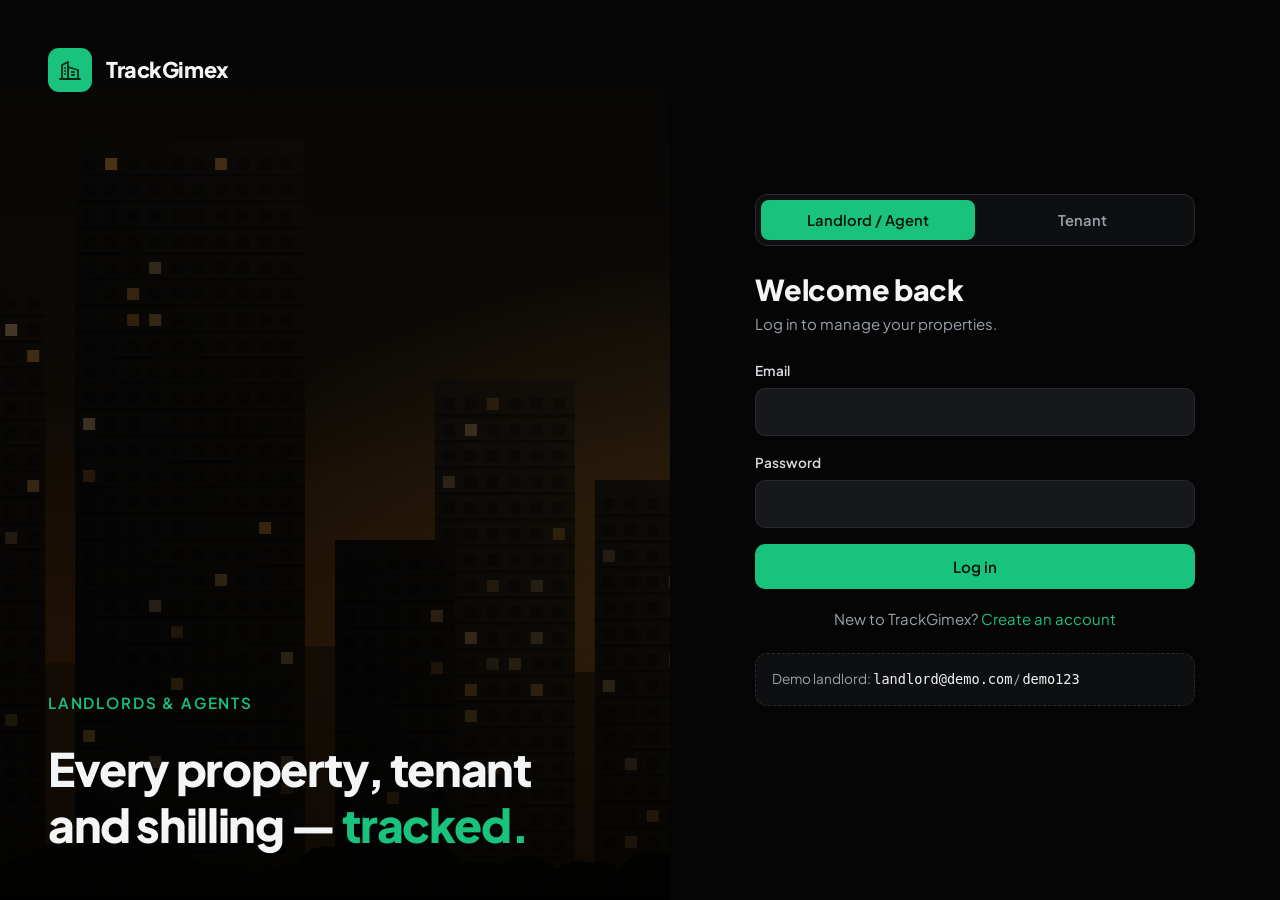
==== public/landlord.html @ e15f7f99 "Initial commit: TrackGimex rent tracking web app Moved from the school-website repository into its o" ====
<!doctype html>
<html lang="en">
<head>
  <meta charset="utf-8">
  <meta name="viewport" content="width=device-width, initial-scale=1">
  <title>Landlord dashboard — TrackGimex</title>
  <link rel="preconnect" href="https://fonts.googleapis.com">
  <link href="https://fonts.googleapis.com/css2?family=Plus+Jakarta+Sans:wght@400;500;600;700;800&display=swap" rel="stylesheet">
  <link rel="stylesheet" href="css/styles.css">
</head>
<body>
  <noscript>Please enable JavaScript to use TrackGimex.</noscript>
  <script src="js/store.js"></script>
  <script src="js/ui.js"></script>
  <script src="js/shell.js"></script>
  <script src="js/landlord.js"></script>
</body>
</html>
---- public/css/styles.css ----
/* ==========================================================
   TrackGimex — stylesheet
   Change the colour tokens below to re-brand.
   ========================================================== */
:root {
  --green: #19c37d;
  --green-2: #12a368;
  --green-soft: rgba(25, 195, 125, 0.12);
  --bg: #050506;
  --surface: #0e0f11;
  --surface-2: #16181b;
  --surface-3: #1e2125;
  --line: #26292e;
  --text: #f4f5f6;
  --muted: #9aa1aa;
  --amber: #f2b441;
  --red: #f06a6a;
  --blue: #5aa9ff;
  --violet: #b48cff;
  --radius: 14px;
  --font: "Plus Jakarta Sans", system-ui, -apple-system, "Segoe UI", Roboto, sans-serif;
}

* { box-sizing: border-box; margin: 0; padding: 0; }
html { scroll-behavior: smooth; }
body { font-family: var(--font); background: var(--bg); color: var(--text); line-height: 1.6; font-size: 15px; -webkit-font-smoothing: antialiased; }
body.no-scroll { overflow: hidden; }
a { color: var(--green); text-decoration: none; }
a:hover { text-decoration: underline; }
img { max-width: 100%; display: block; }
h1, h2, h3, h4 { line-height: 1.2; letter-spacing: -0.01em; }
.muted { color: var(--muted); }
.small { font-size: 0.85rem; }
.green { color: var(--green); }
.container { width: min(1180px, 100% - 32px); margin-inline: auto; }
.ic { width: 18px; height: 18px; flex: none; }
[hidden] { display: none !important; }

/* ---------- logo ---------- */
.brand { display: inline-flex; align-items: center; gap: 14px; color: var(--text); font-weight: 800; font-size: 1.35rem; letter-spacing: -0.02em; }
.brand:hover { text-decoration: none; }
.logo-mark { width: 44px; height: 44px; border-radius: 11px; background: var(--green); color: #062a1b; display: grid; place-items: center; flex: none; }
.logo-mark svg { width: 24px; height: 24px; }
.logo-mark.sm { width: 34px; height: 34px; border-radius: 9px; }
.logo-mark.sm svg { width: 19px; height: 19px; }

/* ---------- buttons ---------- */
.btn { display: inline-flex; align-items: center; justify-content: center; gap: 8px; padding: 12px 22px; border-radius: 10px; font: 600 0.95rem var(--font);
  border: 1px solid transparent; cursor: pointer; transition: background .15s, border-color .15s, transform .1s; color: var(--text); background: var(--surface-3); white-space: nowrap; }
.btn:hover { text-decoration: none; }
.btn:active { transform: translateY(1px); }
.btn-primary { background: var(--green); color: #04150d; }
.btn-primary:hover { background: #22d68b; }
.btn-outline { background: transparent; border-color: #3a3d42; }
.btn-outline:hover { border-color: var(--text); }
.btn-ghost { background: transparent; color: var(--muted); }
.btn-ghost:hover { color: var(--text); background: var(--surface-2); }
.btn-danger { background: rgba(240, 106, 106, .12); color: var(--red); border-color: rgba(240, 106, 106, .3); }
.btn-danger:hover { background: rgba(240, 106, 106, .2); }
.btn-lg { padding: 16px 32px; font-size: 1.1rem; border-radius: 12px; }
.btn-sm { padding: 7px 12px; font-size: 0.82rem; border-radius: 8px; }
.btn-block { width: 100%; }
.btn[disabled] { opacity: .5; cursor: not-allowed; }
.icon-btn { background: none; border: 0; color: var(--muted); font-size: 1.6rem; line-height: 1; cursor: pointer; padding: 4px 8px; border-radius: 8px; }
.icon-btn:hover { color: var(--text); background: var(--surface-2); }

/* ---------- landing header ---------- */
.site-header { position: sticky; top: 0; z-index: 30; background: rgba(0, 0, 0, .92); backdrop-filter: blur(10px); border-bottom: 1px solid #111; }
.site-header .container { display: flex; align-items: center; justify-content: space-between; height: 96px; gap: 16px; }
.site-nav { display: flex; align-items: center; gap: 28px; }
.site-nav a:not(.btn) { color: var(--muted); font-weight: 500; }
.site-nav a:not(.btn):hover { color: var(--text); text-decoration: none; }
.nav-toggle { display: none; background: none; border: 1px solid var(--line); color: var(--text); border-radius: 8px; padding: 8px 10px; cursor: pointer; }

/* ---------- hero ---------- */
.hero { position: relative; min-height: calc(100vh - 96px); display: flex; align-items: center; overflow: hidden; isolation: isolate; }
.hero-bg { position: absolute; inset: 0; z-index: -2; background: url("../img/skyline.svg") center bottom / cover no-repeat, #0b0906; }
.hero::after { content: ""; position: absolute; inset: 0; z-index: -1;
  background: linear-gradient(90deg, rgba(0,0,0,.78) 0%, rgba(0,0,0,.55) 55%, rgba(0,0,0,.25) 100%), linear-gradient(0deg, rgba(0,0,0,.6), transparent 40%); }
.hero-inner { padding: 120px 0 100px; max-width: 1020px; }
.eyebrow { color: var(--green); text-transform: uppercase; letter-spacing: .12em; font-weight: 600; font-size: .95rem; margin-bottom: 26px; }
.hero h1 { font-size: clamp(2.6rem, 7vw, 5.4rem); font-weight: 800; line-height: 1.08; letter-spacing: -0.035em; margin-bottom: 30px; }
.hero p.lead { font-size: clamp(1.05rem, 2vw, 1.55rem); color: #d4d6da; max-width: 820px; margin-bottom: 40px; line-height: 1.5; }
.hero-cta { display: flex; gap: 22px; flex-wrap: wrap; }

/* ---------- landing sections ---------- */
section.block { padding: 96px 0; border-top: 1px solid #111; }
.section-head { max-width: 680px; margin-bottom: 48px; }
.section-head h2 { font-size: clamp(1.8rem, 3.5vw, 2.6rem); font-weight: 800; margin: 10px 0 12px; }
.section-head .eyebrow { margin-bottom: 0; font-size: .85rem; }
.grid { display: grid; gap: 20px; }
.grid-3 { grid-template-columns: repeat(auto-fit, minmax(260px, 1fr)); }
.grid-2 { grid-template-columns: repeat(auto-fit, minmax(320px, 1fr)); }
.feature { background: var(--surface); border: 1px solid var(--line); border-radius: var(--radius); padding: 28px; }
.feature .f-ic { width: 46px; height: 46px; border-radius: 12px; background: var(--green-soft); color: var(--green); display: grid; place-items: center; margin-bottom: 18px; }
.feature .f-ic .ic { width: 22px; height: 22px; }
.feature h3 { font-size: 1.15rem; margin-bottom: 8px; }
.feature p { color: var(--muted); }
.steps { counter-reset: step; list-style: none; display: grid; gap: 16px; }
.steps li { counter-increment: step; display: flex; gap: 16px; align-items: flex-start; background: var(--surface); border: 1px solid var(--line); border-radius: var(--radius); padding: 20px; }
.steps li::before { content: counter(step); flex: none; width: 34px; height: 34px; border-radius: 50%; background: var(--green); color: #04150d; font-weight: 800; display: grid; place-items: center; }
.steps strong { display: block; margin-bottom: 2px; }
.steps span { color: var(--muted); }
.role-card { background: linear-gradient(160deg, var(--surface-2), var(--surface)); border: 1px solid var(--line); border-radius: 18px; padding: 32px; }
.role-card h3 { font-size: 1.5rem; margin-bottom: 14px; }
.ticks { list-style: none; display: grid; gap: 10px; margin: 18px 0 26px; }
.ticks li { padding-left: 28px; position: relative; color: #cfd2d6; }
.ticks li::before { content: ""; position: absolute; left: 0; top: 6px; width: 16px; height: 16px; border-radius: 50%; background: var(--green-soft); box-shadow: inset 0 0 0 5px var(--green); }
.cta-band { background: var(--green); color: #04150d; border-radius: 20px; padding: 48px; display: flex; justify-content: space-between; align-items: center; gap: 24px; flex-wrap: wrap; }
.cta-band h2 { font-size: clamp(1.5rem, 3vw, 2.2rem); font-weight: 800; }
.cta-band .btn { background: #04150d; color: #fff; }
.site-footer { border-top: 1px solid #111; padding: 40px 0; color: var(--muted); }
.site-footer .container { display: flex; justify-content: space-between; gap: 16px; flex-wrap: wrap; align-items: center; }

/* ---------- forms ---------- */
label { display: block; font-weight: 600; font-size: .85rem; margin-bottom: 6px; color: #d7dade; }
.field { margin-bottom: 16px; }
.field-row { display: grid; grid-template-columns: repeat(auto-fit, minmax(150px, 1fr)); gap: 14px; }
input, select, textarea { width: 100%; background: var(--surface-2); border: 1px solid var(--line); color: var(--text); border-radius: 10px; padding: 11px 13px; font: inherit; font-size: .95rem; }
input:focus, select:focus, textarea:focus { outline: none; border-color: var(--green); box-shadow: 0 0 0 3px var(--green-soft); }
input[type=checkbox], input[type=radio] { width: auto; accent-color: var(--green); }
textarea { min-height: 90px; resize: vertical; }
.hint { color: var(--muted); font-size: .8rem; margin-top: 5px; }
.check { display: flex; gap: 10px; align-items: center; font-weight: 500; }

/* ---------- auth page ---------- */
.auth-wrap { min-height: 100vh; display: grid; grid-template-columns: 1.1fr 1fr; }
.auth-side { position: relative; padding: 48px; display: flex; flex-direction: column; justify-content: space-between; overflow: hidden; isolation: isolate; }
.auth-side::before { content: ""; position: absolute; inset: 0; z-index: -1; background: linear-gradient(180deg, rgba(0,0,0,.55), rgba(0,0,0,.85)), url("../img/skyline.svg") center bottom / cover no-repeat; }
.auth-side h2 { font-size: clamp(2rem, 3.6vw, 3rem); font-weight: 800; letter-spacing: -0.03em; max-width: 520px; }
.auth-main { display: flex; align-items: center; justify-content: center; padding: 40px 16px; }
.auth-card { width: min(440px, 100%); }
.tabs { display: grid; grid-template-columns: 1fr 1fr; background: var(--surface); border: 1px solid var(--line); border-radius: 12px; padding: 5px; margin-bottom: 26px; }
.tabs button { background: none; border: 0; color: var(--muted); padding: 11px; border-radius: 8px; font: 600 .92rem var(--font); cursor: pointer; }
.tabs button.active { background: var(--green); color: #04150d; }
.demo-box { margin-top: 22px; background: var(--surface); border: 1px dashed var(--line); border-radius: 12px; padding: 14px 16px; font-size: .85rem; color: var(--muted); }
.demo-box code { color: var(--text); }
.switch-link { margin-top: 18px; text-align: center; color: var(--muted); }
.switch-link button { background: none; border: 0; color: var(--green); font: 600 inherit var(--font); cursor: pointer; }

/* ---------- app shell (dashboards) ---------- */
.app { display: grid; grid-template-columns: 250px 1fr; min-height: 100vh; }
.sidebar { background: var(--surface); border-right: 1px solid var(--line); padding: 22px 14px; position: sticky; top: 0; height: 100vh; display: flex; flex-direction: column; gap: 22px; overflow-y: auto; }
.sidebar .brand { font-size: 1.15rem; gap: 10px; padding: 0 8px; }
.side-nav { display: flex; flex-direction: column; gap: 2px; }
.side-nav button { display: flex; align-items: center; gap: 12px; background: none; border: 0; color: var(--muted); text-align: left; padding: 10px 12px; border-radius: 10px; font: 500 .92rem var(--font); cursor: pointer; width: 100%; }
.side-nav button:hover { background: var(--surface-2); color: var(--text); }
.side-nav button.active { background: var(--green-soft); color: var(--green); }
.side-nav .count { margin-left: auto; background: var(--green); color: #04150d; font-size: .72rem; font-weight: 700; border-radius: 99px; padding: 1px 7px; }
.side-foot { margin-top: auto; border-top: 1px solid var(--line); padding-top: 16px; }
.me { display: flex; align-items: center; gap: 10px; padding: 0 8px 12px; }
.avatar { width: 36px; height: 36px; border-radius: 50%; background: var(--surface-3); display: grid; place-items: center; font-weight: 700; color: var(--green); flex: none; }
.me .name { font-weight: 600; font-size: .9rem; }
.me .role { font-size: .76rem; color: var(--muted); }
.main { min-width: 0; }
.topbar { display: flex; align-items: center; justify-content: space-between; gap: 16px; padding: 18px 32px; border-bottom: 1px solid var(--line); position: sticky; top: 0; background: rgba(5,5,6,.92); backdrop-filter: blur(8px); z-index: 10; }
.topbar h1 { font-size: 1.35rem; font-weight: 700; }
.topbar-actions { display: flex; align-items: center; gap: 10px; }
.bell { position: relative; background: var(--surface-2); border: 1px solid var(--line); color: var(--text); width: 40px; height: 40px; border-radius: 10px; display: grid; place-items: center; cursor: pointer; }
.bell .dot { position: absolute; top: -5px; right: -5px; background: var(--red); color: #fff; font-size: .68rem; font-weight: 700; border-radius: 99px; min-width: 18px; height: 18px; display: grid; place-items: center; padding: 0 4px; }
.content { padding: 28px 32px 60px; }
.menu-btn { display: none; }

/* ---------- cards / stats ---------- */
.card { background: var(--surface); border: 1px solid var(--line); border-radius: var(--radius); padding: 22px; }
.card + .card { margin-top: 20px; }
.card-head { display: flex; align-items: center; justify-content: space-between; gap: 12px; margin-bottom: 16px; flex-wrap: wrap; }
.card-head h3 { font-size: 1.05rem; }
.stats { display: grid; grid-template-columns: repeat(auto-fit, minmax(190px, 1fr)); gap: 16px; margin-bottom: 22px; }
.stat { background: var(--surface); border: 1px solid var(--line); border-radius: var(--radius); padding: 18px 20px; }
.stat .label { color: var(--muted); font-size: .82rem; font-weight: 500; }
.stat .value { font-size: 1.65rem; font-weight: 800; margin-top: 4px; letter-spacing: -0.02em; }
.stat .sub { color: var(--muted); font-size: .8rem; }
.bar { height: 8px; background: var(--surface-3); border-radius: 99px; overflow: hidden; margin-top: 10px; }
.bar span { display: block; height: 100%; background: var(--green); border-radius: 99px; }
.two-col { display: grid; grid-template-columns: 1.4fr 1fr; gap: 20px; align-items: start; }
.two-col > *, .stats > *, .grid > * { min-width: 0; }
.two-col > .card + .card, .grid > .card + .card { margin-top: 0; }
.toolbar { display: flex; gap: 10px; flex-wrap: wrap; align-items: center; margin-bottom: 18px; }
.toolbar select, .toolbar input { width: auto; min-width: 160px; }
.toolbar .spacer { flex: 1; }
.empty { text-align: center; color: var(--muted); padding: 40px 16px; }
.empty .btn { margin-top: 14px; }

/* ---------- table ---------- */
.table-wrap { overflow-x: auto; border: 1px solid var(--line); border-radius: 12px; }
table.tbl { width: 100%; border-collapse: collapse; font-size: .9rem; min-width: 640px; }
.two-col .tbl { min-width: 460px; }
.tbl th { text-align: left; color: var(--muted); font-weight: 600; font-size: .78rem; text-transform: uppercase; letter-spacing: .04em; padding: 12px 14px; background: var(--surface-2); border-bottom: 1px solid var(--line); white-space: nowrap; }
.tbl td { padding: 12px 14px; border-bottom: 1px solid var(--line); vertical-align: middle; }
.tbl tr:last-child td { border-bottom: 0; }
.tbl tr:hover td { background: rgba(255,255,255,.015); }
.tbl .num { text-align: right; white-space: nowrap; }
.tbl .actions { white-space: nowrap; text-align: right; }
.tbl .actions .btn + .btn { margin-left: 6px; }
.tbl select { padding: 6px 8px; font-size: .85rem; width: auto; }

/* ---------- badges ---------- */
.badge { display: inline-block; padding: 3px 10px; border-radius: 99px; font-size: .75rem; font-weight: 600; white-space: nowrap; }
.st-vacant { background: rgba(90,169,255,.13); color: var(--blue); }
.st-occupied { background: var(--green-soft); color: var(--green); }
.st-reserved { background: rgba(242,180,65,.13); color: var(--amber); }
.st-maint { background: rgba(180,140,255,.13); color: var(--violet); }
.st-notice { background: rgba(240,106,106,.13); color: var(--red); }
.st-unpaid { background: rgba(240,106,106,.13); color: var(--red); }
.st-none { background: var(--surface-3); color: var(--muted); }

/* ---------- property cards & unit grid ---------- */
.prop-card { background: var(--surface); border: 1px solid var(--line); border-radius: var(--radius); padding: 20px; cursor: pointer; transition: border-color .15s, transform .15s; }
.prop-card:hover { border-color: var(--green); transform: translateY(-2px); }
.prop-card h3 { font-size: 1.1rem; }
.mini-legend { display: flex; gap: 8px; flex-wrap: wrap; margin-top: 14px; }
.unit-grid { display: grid; grid-template-columns: repeat(auto-fill, minmax(122px, 1fr)); gap: 12px; }
.unit { display: flex; flex-direction: column; align-items: flex-start; border-radius: 12px; padding: 14px; border: 1px solid var(--line); background: var(--surface-2); cursor: pointer; text-align: left; color: var(--text); font: inherit; transition: transform .1s, border-color .15s; }
.unit:hover { transform: translateY(-2px); border-color: #3a3d42; }
.unit .u-label { font-weight: 800; font-size: 1.1rem; }
.unit .u-meta { font-size: .76rem; color: var(--muted); margin: 2px 0 8px; }
.unit .u-tenant { width: 100%; font-size: .78rem; margin-top: 8px; color: #cfd2d6; white-space: nowrap; overflow: hidden; text-overflow: ellipsis; }
.unit.s-vacant { border-left: 4px solid var(--blue); }
.unit.s-occupied { border-left: 4px solid var(--green); }
.unit.s-reserved { border-left: 4px solid var(--amber); }
.unit.s-maintenance { border-left: 4px solid var(--violet); }
.unit.s-notice { border-left: 4px solid var(--red); }
.legend { display: flex; gap: 8px; flex-wrap: wrap; }

/* ---------- house listing (tenant) ---------- */
.house { background: var(--surface); border: 1px solid var(--line); border-radius: var(--radius); overflow: hidden; display: flex; flex-direction: column; }
.house-img { height: 130px; background: linear-gradient(135deg, #10291e, #0c1512 60%, #2a1d0b); position: relative; display: grid; place-items: center; color: rgba(25,195,125,.5); }
.house-img svg { width: 56px; height: 56px; }
.house-img .badge { position: absolute; top: 12px; left: 12px; }
.house-body { padding: 18px; display: flex; flex-direction: column; gap: 6px; flex: 1; }
.house-body h3 { font-size: 1.1rem; }
.price { font-size: 1.3rem; font-weight: 800; color: var(--green); }
.price small { font-size: .8rem; color: var(--muted); font-weight: 500; }
.house-actions { display: flex; gap: 8px; margin-top: auto; padding-top: 12px; flex-wrap: wrap; }
.house-actions .btn { flex: 1; }

/* ---------- notifications ---------- */
.notif { display: flex; gap: 12px; padding: 14px 4px; border-bottom: 1px solid var(--line); }
.notif:last-child { border-bottom: 0; }
.notif .n-dot { width: 9px; height: 9px; border-radius: 50%; background: var(--surface-3); margin-top: 7px; flex: none; }
.notif.unread .n-dot { background: var(--green); }
.notif.alert .n-dot { background: var(--red); }
.notif .n-time { color: var(--muted); font-size: .78rem; }

/* ---------- key-value ---------- */
.kv { display: grid; grid-template-columns: 140px 1fr; gap: 8px 14px; font-size: .92rem; }
.kv dt { color: var(--muted); }
.kv dd { font-weight: 600; }
.home-hero { background: linear-gradient(135deg, #0f2a1e, #0e0f11 70%); border: 1px solid #1d3a2c; border-radius: 18px; padding: 28px; display: flex; justify-content: space-between; gap: 24px; flex-wrap: wrap; margin-bottom: 22px; }
.home-hero h2 { font-size: 1.8rem; font-weight: 800; }
.alert-box { border-radius: 12px; padding: 14px 16px; margin-bottom: 18px; border: 1px solid; }
.alert-box.warn { background: rgba(242,180,65,.08); border-color: rgba(242,180,65,.3); color: #f6d08a; }
.alert-box.danger { background: rgba(240,106,106,.08); border-color: rgba(240,106,106,.3); color: #f7a8a8; }
.alert-box.info { background: var(--green-soft); border-color: rgba(25,195,125,.3); color: #9ee8c6; }

/* ---------- modal ---------- */
.modal-backdrop { position: fixed; inset: 0; background: rgba(0,0,0,.7); backdrop-filter: blur(3px); z-index: 100; display: grid; place-items: center; padding: 16px; animation: fade .15s; }
.modal { background: var(--surface); border: 1px solid var(--line); border-radius: 16px; width: min(520px, 100%); max-height: calc(100vh - 32px); display: flex; flex-direction: column; box-shadow: 0 30px 80px rgba(0,0,0,.6); }
.modal.wide { width: min(760px, 100%); }
.modal-head { display: flex; justify-content: space-between; align-items: center; padding: 18px 22px; border-bottom: 1px solid var(--line); }
.modal-head h3 { font-size: 1.1rem; }
.modal-body { padding: 22px; overflow-y: auto; }
.modal-foot { display: flex; justify-content: flex-end; gap: 10px; margin-top: 8px; padding-top: 16px; border-top: 1px solid var(--line); flex-wrap: wrap; }
@keyframes fade { from { opacity: 0; } }

/* ---------- toasts ---------- */
#toasts { position: fixed; bottom: 20px; right: 20px; z-index: 200; display: flex; flex-direction: column; gap: 10px; max-width: calc(100% - 40px); }
.toast { background: var(--surface-3); border: 1px solid var(--line); border-left: 4px solid var(--green); padding: 12px 16px; border-radius: 10px; box-shadow: 0 10px 30px rgba(0,0,0,.5); animation: fade .2s; transition: opacity .4s, transform .4s; }
.toast.err { border-left-color: var(--red); }
.toast.out { opacity: 0; transform: translateY(8px); }

/* ---------- payment page ---------- */
.pay-wrap { width: min(1040px, 100% - 32px); margin: 40px auto 80px; display: grid; grid-template-columns: 1fr 360px; gap: 24px; align-items: start; }
.option-list { display: grid; gap: 10px; }
.option { display: flex; gap: 14px; align-items: center; background: var(--surface-2); border: 1px solid var(--line); border-radius: 12px; padding: 14px 16px; cursor: pointer; font-weight: 500; margin: 0; }
.option:has(input:checked) { border-color: var(--green); background: var(--green-soft); }
.option .o-amt { margin-left: auto; font-weight: 700; white-space: nowrap; }
.option .o-desc { display: block; font-size: .8rem; color: var(--muted); font-weight: 400; }
.method-tabs { display: grid; grid-template-columns: repeat(3, 1fr); gap: 10px; margin-bottom: 18px; }
.method-tabs button { background: var(--surface-2); border: 1px solid var(--line); color: var(--text); border-radius: 12px; padding: 14px 8px; font: 600 .9rem var(--font); cursor: pointer; }
.method-tabs button.active { border-color: var(--green); background: var(--green-soft); color: var(--green); }
.summary-line { display: flex; justify-content: space-between; padding: 8px 0; border-bottom: 1px dashed var(--line); font-size: .92rem; }
.summary-line.total { border: 0; font-size: 1.15rem; font-weight: 800; padding-top: 14px; }
.stk { text-align: center; padding: 10px 0; }
.spinner { width: 46px; height: 46px; border-radius: 50%; border: 4px solid var(--surface-3); border-top-color: var(--green); animation: spin 0.9s linear infinite; margin: 10px auto 16px; }
@keyframes spin { to { transform: rotate(360deg); } }
.success-ic { width: 64px; height: 64px; border-radius: 50%; background: var(--green); color: #04150d; display: grid; place-items: center; margin: 0 auto 16px; font-size: 2rem; font-weight: 800; }

/* ---------- receipt ---------- */
.receipt { background: #fff; color: #111; border-radius: 12px; padding: 22px; }
.receipt .muted { color: #666; }
.r-head { display: flex; gap: 12px; align-items: center; border-bottom: 2px solid #19c37d; padding-bottom: 14px; margin-bottom: 14px; }
.r-no { margin-left: auto; text-align: right; }
.r-table { width: 100%; border-collapse: collapse; font-size: .9rem; margin-bottom: 14px; }
.r-table td { padding: 7px 0; border-bottom: 1px solid #eee; }
.r-table td:first-child { color: #666; width: 40%; }
.r-total td { font-size: 1.15rem; font-weight: 800; color: #0c7a4c !important; border-bottom: 0; }

/* ---------- responsive ---------- */
@media (max-width: 960px) {
  .auth-wrap { grid-template-columns: 1fr; }
  .auth-side { min-height: 260px; padding: 28px 16px; }
  .two-col, .pay-wrap { grid-template-columns: 1fr; }
  .app { grid-template-columns: 1fr; }
  .sidebar { position: fixed; inset: 0 auto 0 0; width: 270px; z-index: 50; transform: translateX(-100%); transition: transform .2s; }
  .sidebar.open { transform: none; box-shadow: 20px 0 60px rgba(0,0,0,.6); }
  .menu-btn { display: grid; }
  .topbar { padding: 14px 16px; }
  .content { padding: 20px 16px 60px; }
}
@media (max-width: 760px) {
  .site-header .container { height: 72px; }
  .hero { min-height: calc(100vh - 72px); }
  .hero-inner { padding: 72px 0; }
  .nav-toggle { display: block; }
  .site-nav { position: absolute; top: 72px; left: 0; right: 0; background: #000; flex-direction: column; align-items: stretch; padding: 16px; gap: 12px; border-bottom: 1px solid var(--line); display: none; }
  .site-nav.open { display: flex; }
  .cta-band { padding: 32px 22px; }
  .kv { grid-template-columns: 110px 1fr; }
  .method-tabs { grid-template-columns: 1fr; }
  .hero-cta .btn-lg { padding: 14px 26px; }
  .toolbar select, .toolbar input { flex: 1; min-width: 0; }
}

/* ---------- print (receipts) ---------- */
@media print {
  body * { visibility: hidden; }
  #receipt, #receipt * { visibility: visible; }
  #receipt { position: absolute; inset: 0 0 auto 0; }
  .modal-backdrop { background: none; }
}
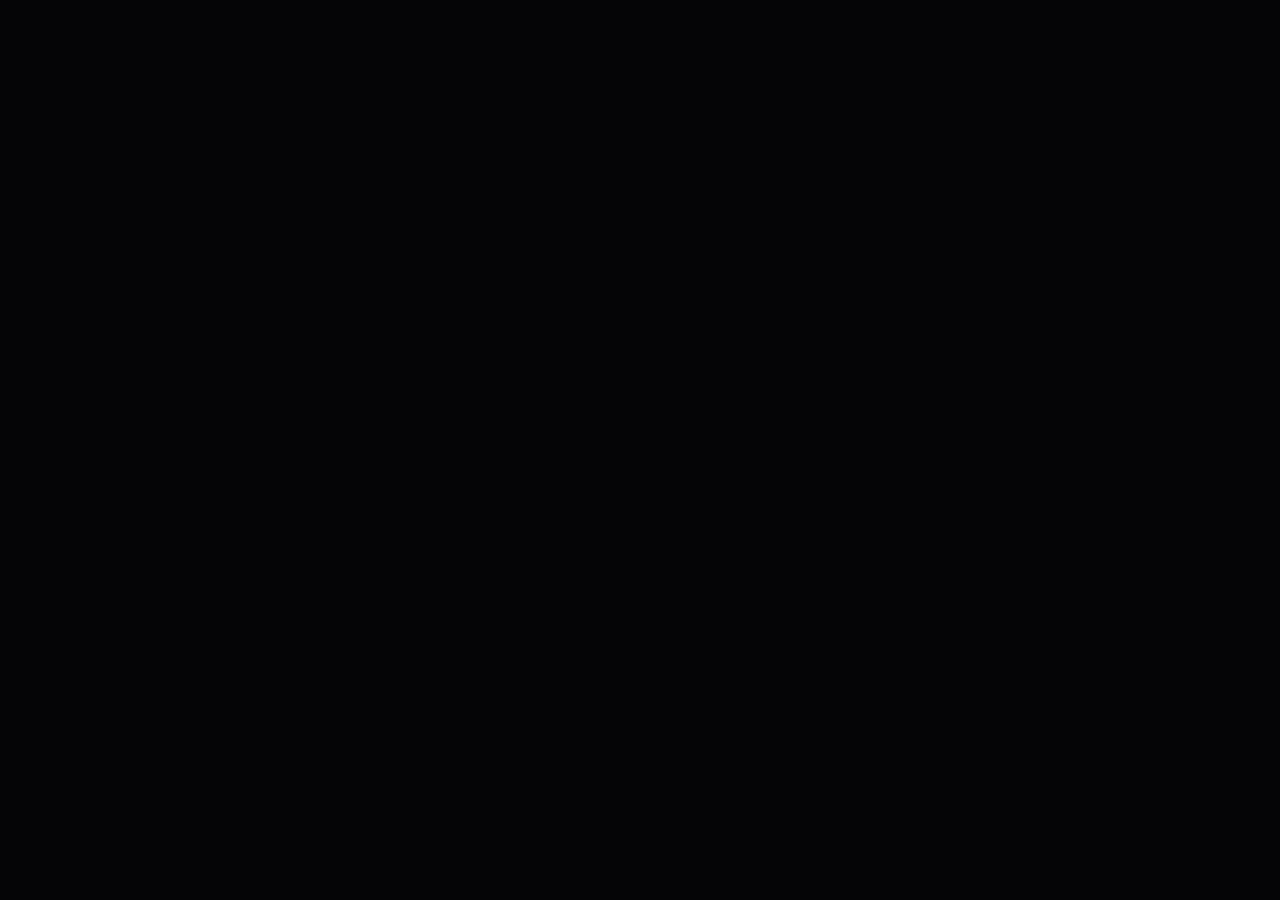
==== commit 6bd3a9f0: "Stage 1 (WIP): Supabase backend schema, security rules and data layer - supabase/migrations: tables," ====
--- a/public/landlord.html
+++ b/public/landlord.html
@@ -10,6 +10,8 @@
 </head>
 <body>
   <noscript>Please enable JavaScript to use TrackGimex.</noscript>
+  <script src="https://cdn.jsdelivr.net/npm/@supabase/supabase-js@2.118.0/dist/umd/supabase.js"></script>
+  <script src="js/config.js"></script>
   <script src="js/store.js"></script>
   <script src="js/ui.js"></script>
   <script src="js/shell.js"></script>
--- a/public/css/styles.css
+++ b/public/css/styles.css
@@ -287,6 +287,9 @@
 @keyframes spin { to { transform: rotate(360deg); } }
 .success-ic { width: 64px; height: 64px; border-radius: 50%; background: var(--green); color: #04150d; display: grid; place-items: center; margin: 0 auto 16px; font-size: 2rem; font-weight: 800; }
 
+.page-state { min-height: 70vh; display: flex; flex-direction: column; align-items: center; justify-content: center; gap: 10px; text-align: center; padding: 24px; }
+.code-box { font: 800 1.8rem/1 ui-monospace, Menlo, Consolas, monospace; letter-spacing: .18em; background: var(--surface-2); border: 1px dashed var(--green); color: var(--green); border-radius: 12px; padding: 18px; text-align: center; margin: 12px 0; }
+
 /* ---------- receipt ---------- */
 .receipt { background: #fff; color: #111; border-radius: 12px; padding: 22px; }
 .receipt .muted { color: #666; }
